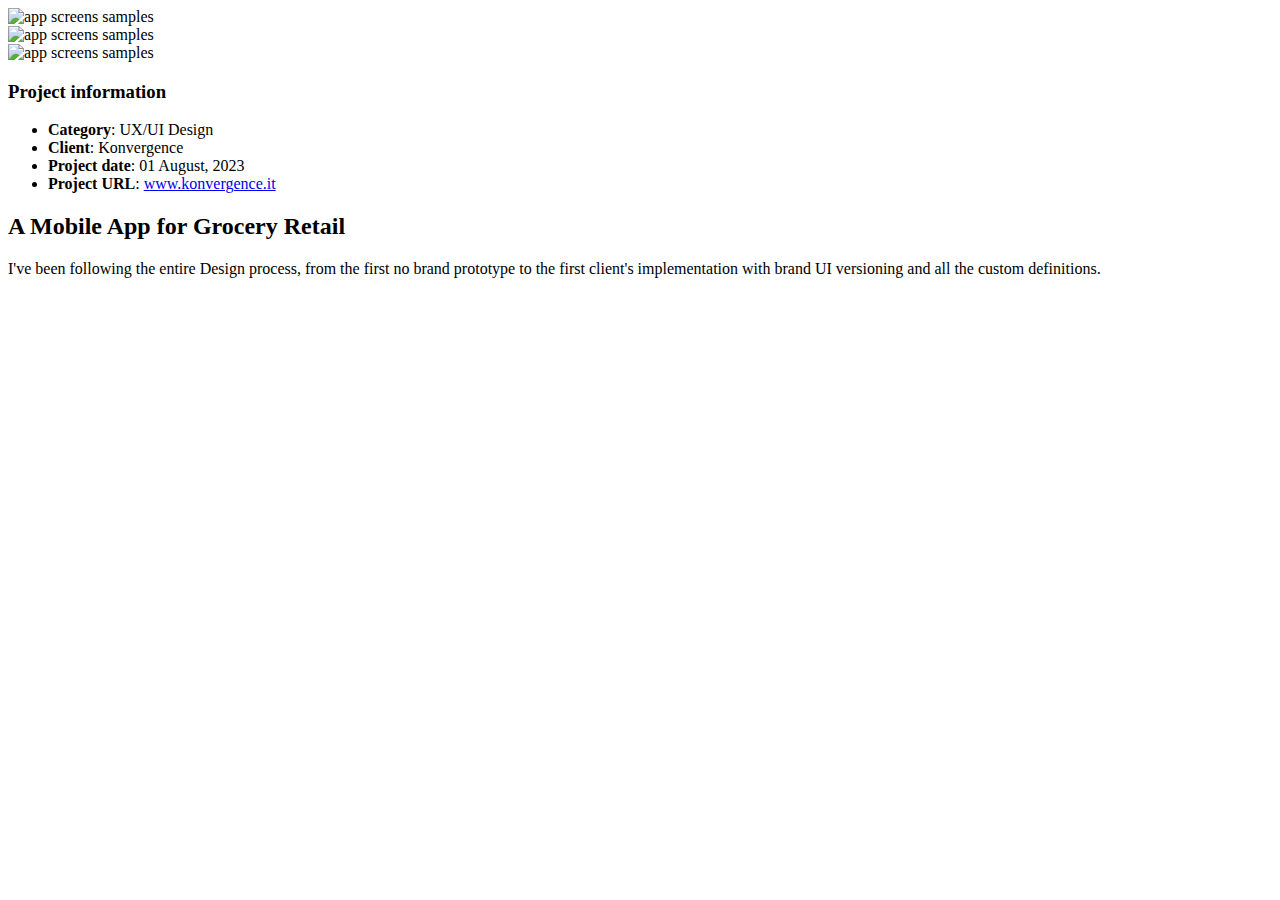
==== portfolio-details-app1.html @ be78dce5 "Add files via upload" ====
<!DOCTYPE html>
<html lang="en">

<head>
  <meta charset="utf-8">
  <meta content="width=device-width, initial-scale=1.0" name="viewport">

  <title>Portfolio Details - App 1</title>
  <meta content="" name="description">
  <meta content="" name="keywords">

  <!-- Favicons -->
  <link href="assets/img/favicon.png" rel="icon">
  <link href="assets/img/apple-touch-icon.png" rel="apple-touch-icon">

  <!-- Google Fonts -->
  <link href="https://fonts.googleapis.com/css?family=Open+Sans:300,300i,400,400i,600,600i,700,700i|Raleway:300,300i,400,400i,500,500i,600,600i,700,700i|Poppins:300,300i,400,400i,500,500i,600,600i,700,700i" rel="stylesheet">

  <!-- Vendor CSS Files -->
  <link href="assets/vendor/aos/aos.css" rel="stylesheet">
  <link href="assets/vendor/bootstrap/css/bootstrap.min.css" rel="stylesheet">
  <link href="assets/vendor/bootstrap-icons/bootstrap-icons.css" rel="stylesheet">
  <link href="assets/vendor/boxicons/css/boxicons.min.css" rel="stylesheet">
  <link href="assets/vendor/glightbox/css/glightbox.min.css" rel="stylesheet">
  <link href="assets/vendor/swiper/swiper-bundle.min.css" rel="stylesheet">

  <!-- Template Main CSS File -->
  <link href="assets/css/style.css" rel="stylesheet">

  <!-- =======================================================
  * Template Name: MyResume
  * Updated: Jan 09 2024 with Bootstrap v5.3.2
  * Template URL: https://bootstrapmade.com/free-html-bootstrap-template-my-resume/
  * Author: BootstrapMade.com
  * License: https://bootstrapmade.com/license/
  ======================================================== -->
</head>

<body>

  <main id="main">

    <!-- ======= Portfolio Details Section ======= -->
    <section id="portfolio-details" class="portfolio-details">
      <div class="container">

        <div class="row gy-4">

          <div class="col-lg-8">
            <div class="portfolio-details-slider swiper">
              <div class="swiper-wrapper align-items-center">

                <div class="swiper-slide">
                  <img src="assets/img/portfolio/app1-details1.jpg" alt="app screens samples">
                </div>

                <div class="swiper-slide">
                  <img src="assets/img/portfolio/app1-details2.jpg" alt="app screens samples">
                </div>

                <div class="swiper-slide">
                  <img src="assets/img/portfolio/app1-details3.jpg" alt="app screens samples">
                </div>

              </div>
              <div class="swiper-pagination"></div>
            </div>
          </div>

          <div class="col-lg-4">
            <div class="portfolio-info">
              <h3>Project information</h3>
              <ul>
                <li><strong>Category</strong>: UX/UI Design</li>
                <li><strong>Client</strong>: Konvergence</li>
                <li><strong>Project date</strong>: 01 August, 2023</li>
                <li><strong>Project URL</strong>: <a href="https://www.konvergence.it/en/software-solutions/kwallet">www.konvergence.it</a></li>
              </ul>
            </div>
            <div class="portfolio-description">
              <h2>A Mobile App for Grocery Retail</h2>
              <p>
                I've been following the entire Design process, from the first no brand prototype to the first client's implementation with brand UI versioning and all the custom definitions.
              </p>
            </div>
          </div>

        </div>

      </div>
    </section><!-- End Portfolio Details Section -->

  </main><!-- End #main -->

  <div id="preloader"></div>
  <a href="#" class="back-to-top d-flex align-items-center justify-content-center"><i class="bi bi-arrow-up-short"></i></a>

  <!-- Vendor JS Files -->
  <script src="assets/vendor/purecounter/purecounter_vanilla.js"></script>
  <script src="assets/vendor/aos/aos.js"></script>
  <script src="assets/vendor/bootstrap/js/bootstrap.bundle.min.js"></script>
  <script src="assets/vendor/glightbox/js/glightbox.min.js"></script>
  <script src="assets/vendor/isotope-layout/isotope.pkgd.min.js"></script>
  <script src="assets/vendor/swiper/swiper-bundle.min.js"></script>
  <script src="assets/vendor/typed.js/typed.umd.js"></script>
  <script src="assets/vendor/waypoints/noframework.waypoints.js"></script>
  <script src="assets/vendor/php-email-form/validate.js"></script>

  <!-- Template Main JS File -->
  <script src="assets/js/main.js"></script>

</body>

</html>
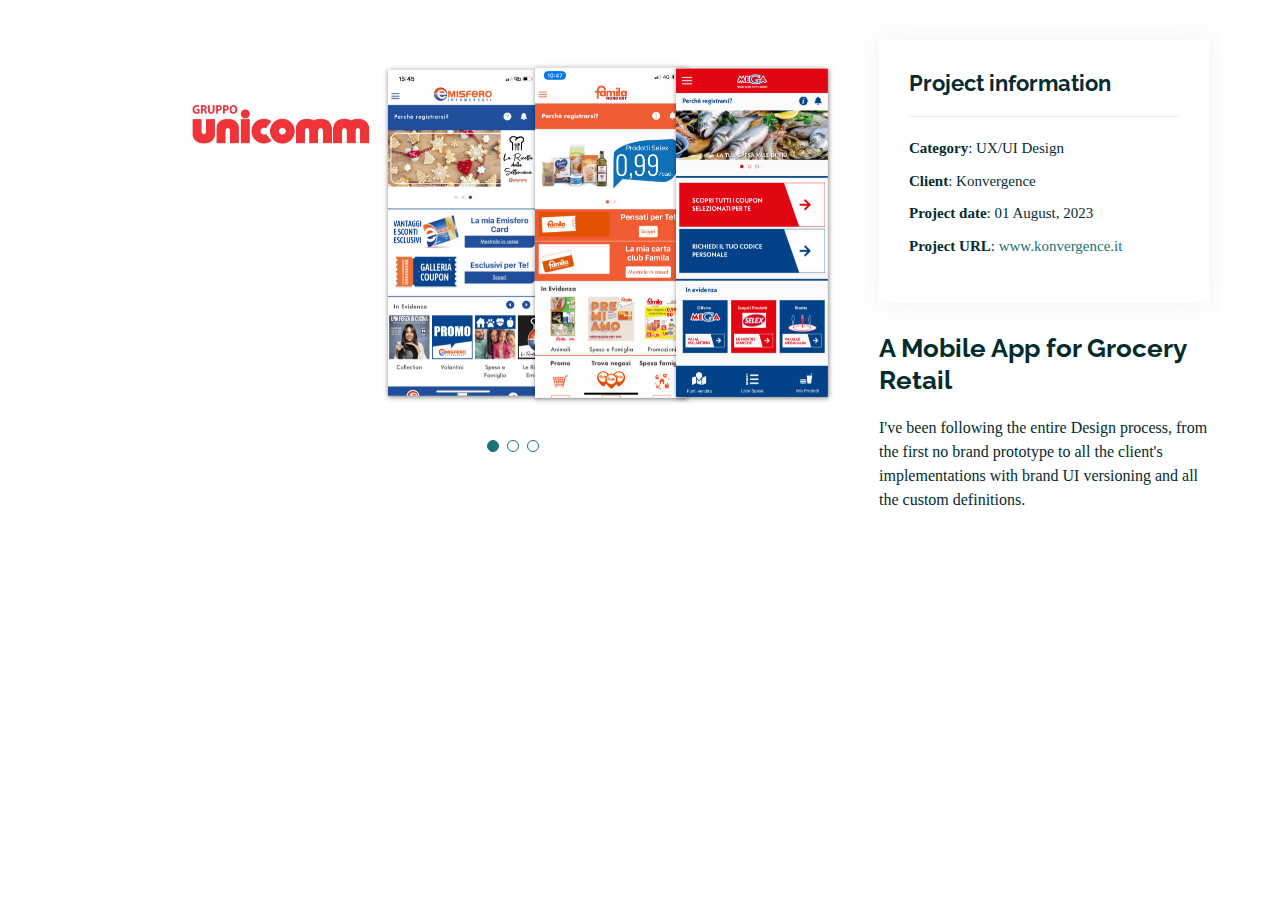
==== commit 3a06b3d6: "Add files via upload" ====
--- a/portfolio-details-app1.html
+++ b/portfolio-details-app1.html
@@ -74,13 +74,13 @@
                 <li><strong>Category</strong>: UX/UI Design</li>
                 <li><strong>Client</strong>: Konvergence</li>
                 <li><strong>Project date</strong>: 01 August, 2023</li>
-                <li><strong>Project URL</strong>: <a href="https://www.konvergence.it/en/software-solutions/kwallet">www.konvergence.it</a></li>
+                <li><strong>Project URL</strong>: <a href="https://www.konvergence.it/en/software-solutions/kwallet" target="_blank">www.konvergence.it</a></li>
               </ul>
             </div>
             <div class="portfolio-description">
               <h2>A Mobile App for Grocery Retail</h2>
               <p>
-                I've been following the entire Design process, from the first no brand prototype to the first client's implementation with brand UI versioning and all the custom definitions.
+                I've been following the entire Design process, from the first no brand prototype to all the client's implementations with brand UI versioning and all the custom definitions.
               </p>
             </div>
           </div>
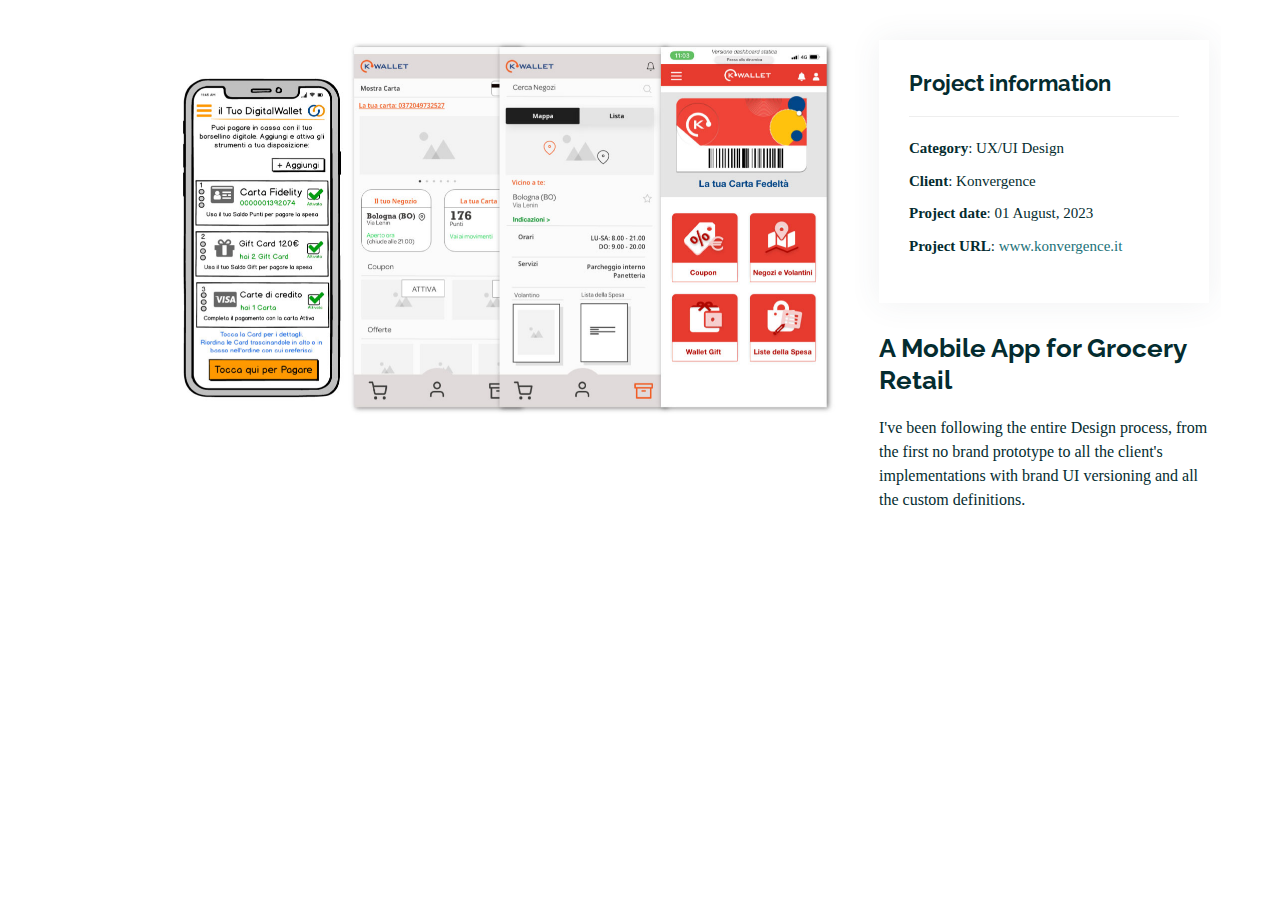
==== commit db4fd802: "Update portfolio-details-app1.html" ====
--- a/portfolio-details-app1.html
+++ b/portfolio-details-app1.html
@@ -54,15 +54,7 @@
                   <img src="assets/img/portfolio/app1-details1.jpg" alt="app screens samples">
                 </div>
 
-                <div class="swiper-slide">
-                  <img src="assets/img/portfolio/app1-details2.jpg" alt="app screens samples">
-                </div>
-
-                <div class="swiper-slide">
-                  <img src="assets/img/portfolio/app1-details3.jpg" alt="app screens samples">
-                </div>
-
-              </div>
+               </div>
               <div class="swiper-pagination"></div>
             </div>
           </div>
@@ -111,4 +103,4 @@
 
 </body>
 
-</html>+</html>
